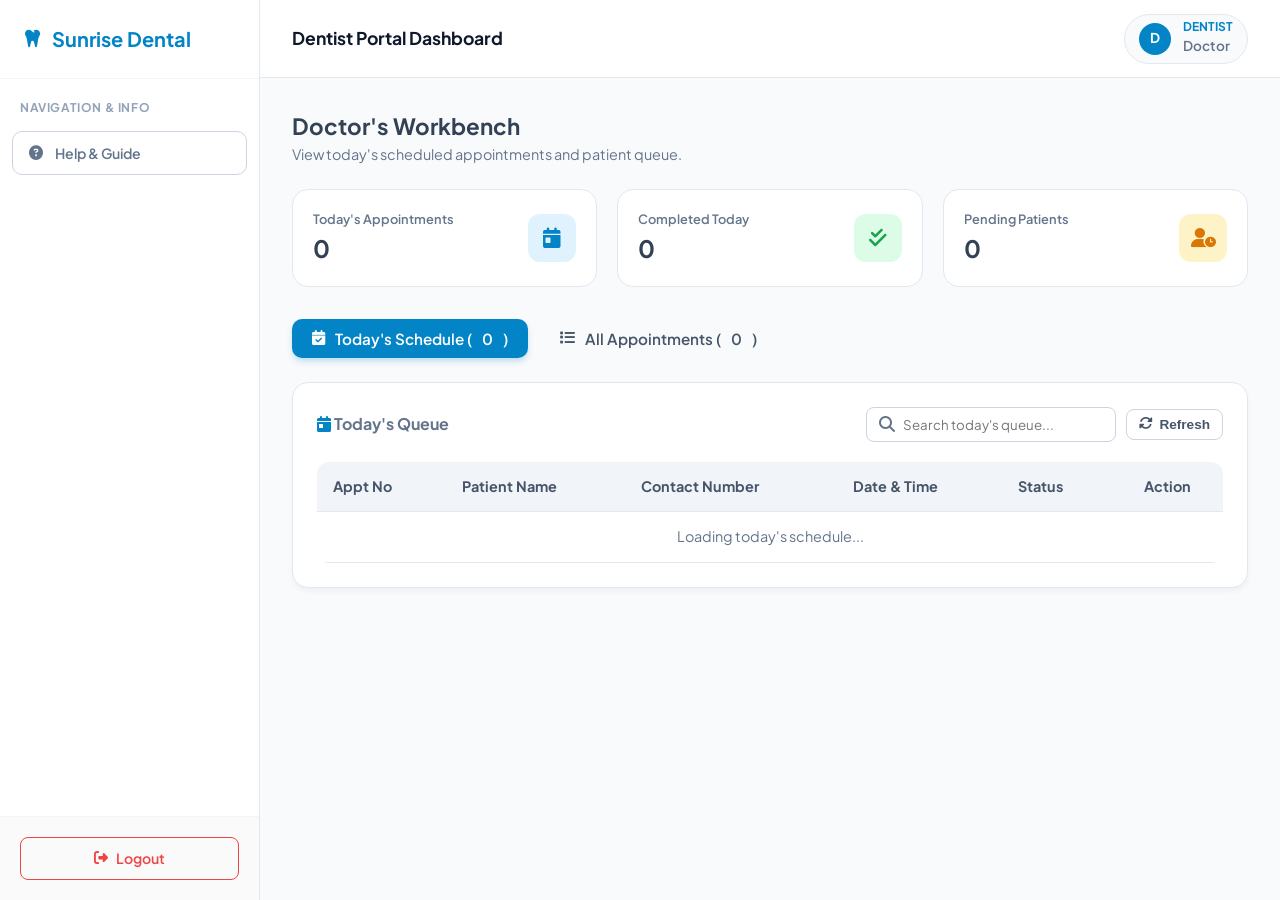
==== target/Sunrise_Dental_Clinic-1.0-SNAPSHOT/Dentist_Dashboard.html @ ce17ca58 "Added controllers, Added dao, Added models, Added utils" ====
<!DOCTYPE html>
<html lang="en">
<head>
    <meta charset="UTF-8">
    <meta name="viewport" content="width=device-width, initial-scale=1.0">
    <title>Dentist Portal - Sunrise Dental Clinic</title>
    
    <!-- FontAwesome Icons -->
    <link href="https://cdnjs.cloudflare.com/ajax/libs/font-awesome/6.4.0/css/all.min.css" rel="stylesheet">
    <!-- Google Fonts -->
    <link href="https://fonts.googleapis.com/css2?family=Plus+Jakarta+Sans:wght@300;400;500;600;700&display=swap" rel="stylesheet">

    <style>
        /* Base Reset & Core Styles */
        * {
            box-sizing: border-box;
            margin: 0;
            padding: 0;
        }

        body {
            font-family: 'Plus Jakarta Sans', sans-serif;
            background-color: #f8fafc;
            color: #334155;
            line-height: 1.5;
            display: flex;
            min-height: 100vh;
        }

        /* Utility Helpers */
        .d-none { display: none !important; }
        .text-muted { color: #64748b !important; }
        .text-success { color: #16a34a !important; }
        .text-danger { color: #dc2626 !important; }
        .text-info { color: #0284c7 !important; }
        .fw-bold { font-weight: 700 !important; }
        .fw-semibold { font-weight: 600 !important; }

        /* App Layout (Sidebar + Main Content) */
        .app-container {
            display: flex;
            width: 100%;
            min-height: 100vh;
        }

        /* Sidebar Styles */
        .sidebar {
            width: 260px;
            background-color: #ffffff;
            border-right: 1px solid #e2e8f0;
            display: flex;
            flex-direction: column;
            justify-content: space-between;
            position: fixed;
            top: 0;
            bottom: 0;
            left: 0;
            z-index: 100;
            transition: all 0.3s ease;
        }

        .sidebar-brand {
            padding: 1.5rem;
            border-bottom: 1px solid #f1f5f9;
        }

        .navbar-brand-custom {
            font-weight: 700;
            color: #0284c7 !important;
            font-size: 1.25rem;
            text-decoration: none;
            display: flex;
            align-items: center;
            gap: 10px;
        }

        .sidebar-actions {
            padding: 1.25rem 0.75rem;
            display: flex;
            flex-direction: column;
            gap: 10px;
            flex-grow: 1;
        }

        .sidebar-title {
            font-size: 0.75rem;
            font-weight: 700;
            color: #94a3b8;
            text-transform: uppercase;
            letter-spacing: 0.05em;
            margin-bottom: 4px;
            padding-left: 8px;
        }

        .sidebar-btn {
            display: flex;
            align-items: center;
            gap: 12px;
            font-weight: 600;
            border-radius: 10px;
            padding: 12px 16px;
            border: none;
            cursor: pointer;
            font-family: inherit;
            font-size: 0.88rem;
            width: 100%;
            text-align: left;
            transition: all 0.2s ease;
        }

        .sidebar-btn-outline { background-color: transparent; border: 1px solid #cbd5e1; color: #64748b; }
        .sidebar-btn-outline:hover { background-color: #f8fafc; color: #0f172a; }

        .sidebar-footer {
            padding: 1.25rem;
            border-top: 1px solid #f1f5f9;
            background-color: #fafafa;
        }

        .btn-logout {
            display: flex;
            align-items: center;
            justify-content: center;
            gap: 8px;
            width: 100%;
            padding: 10px 16px;
            border-radius: 8px;
            border: 1px solid #ef4444;
            color: #ef4444;
            background-color: transparent;
            font-weight: 600;
            text-decoration: none;
            font-size: 0.88rem;
            transition: all 0.2s ease;
        }

        .btn-logout:hover {
            background-color: #ef4444;
            color: #ffffff;
        }

        /* Main Area */
        .main-wrapper {
            margin-left: 260px;
            flex-grow: 1;
            display: flex;
            flex-direction: column;
            width: calc(100% - 260px);
            transition: all 0.3s ease;
        }

        .top-header {
            background-color: #ffffff;
            border-bottom: 1px solid #e2e8f0;
            padding: 0.85rem 2rem;
            display: flex;
            align-items: center;
            justify-content: space-between;
            position: sticky;
            top: 0;
            z-index: 90;
        }

        .mobile-toggle-btn {
            display: none;
            background: none;
            border: none;
            font-size: 1.25rem;
            color: #334155;
            cursor: pointer;
        }

        .user-nav-profile {
            display: flex;
            align-items: center;
            gap: 12px;
            text-align: right;
            background-color: #f8fafc;
            padding: 6px 14px;
            border-radius: 30px;
            border: 1px solid #e2e8f0;
        }

        .user-avatar {
            width: 32px;
            height: 32px;
            border-radius: 50%;
            background-color: #0284c7;
            color: white;
            display: flex;
            align-items: center;
            justify-content: center;
            font-size: 0.85rem;
            font-weight: 700;
        }

        .dashboard-container {
            padding: 2rem;
            max-width: 1400px;
            margin: 0 auto;
            width: 100%;
        }

        .dashboard-header {
            margin-bottom: 1.5rem;
        }

        /* Stats Cards */
        .stats-grid {
            display: grid;
            grid-template-columns: repeat(auto-fit, minmax(220px, 1fr));
            gap: 1.25rem;
            margin-bottom: 2rem;
        }

        .stat-card {
            background: #ffffff;
            border-radius: 16px;
            border: 1px solid #e2e8f0;
            padding: 20px;
            transition: transform 0.2s ease, box-shadow 0.2s ease;
            display: flex;
            align-items: center;
            justify-content: space-between;
        }

        .stat-card:hover {
            transform: translateY(-3px);
            box-shadow: 0 10px 15px -3px rgba(0, 0, 0, 0.08);
        }

        .stat-icon {
            width: 48px;
            height: 48px;
            border-radius: 12px;
            display: flex;
            align-items: center;
            justify-content: center;
            font-size: 1.25rem;
        }

        .bg-sky-light { background-color: #e0f2fe; color: #0284c7; }
        .bg-green-light { background-color: #dcfce7; color: #16a34a; }
        .bg-amber-light { background-color: #fef3c7; color: #d97706; }

        /* Custom Dynamic Table Navigation Buttons */
        .table-nav-container {
            display: flex;
            align-items: center;
            gap: 12px;
            margin-bottom: 1.5rem;
            flex-wrap: wrap;
        }

        .table-nav-btn {
            background-color: transparent;
            color: #475569;
            border: none;
            padding: 10px 20px;
            border-radius: 10px;
            font-weight: 600;
            font-size: 0.95rem;
            cursor: pointer;
            display: inline-flex;
            align-items: center;
            gap: 10px;
            transition: all 0.2s ease;
            font-family: inherit;
        }

        .table-nav-btn:hover {
            background-color: #f1f5f9;
            color: #0f172a;
        }

        .table-nav-btn.active {
            background-color: #0284c7;
            color: #ffffff;
            box-shadow: 0 4px 6px -1px rgba(2, 132, 199, 0.25);
        }

        /* Card Section */
        .sidebar-card {
            background: #ffffff;
            border-radius: 16px;
            border: 1px solid #e2e8f0;
            box-shadow: 0 4px 6px -1px rgba(0, 0, 0, 0.05);
            padding: 1.5rem;
            margin-bottom: 2rem;
        }

        .tab-content-panel {
            display: none;
        }

        .tab-content-panel.active {
            display: block;
        }

        /* Table & Tools */
        .table-responsive {
            width: 100%;
            overflow-x: auto;
        }

        .table-custom {
            width: 100%;
            border-collapse: collapse;
            background: white;
            border-radius: 12px;
            overflow: hidden;
            text-align: left;
        }

        .table-custom thead {
            background-color: #f1f5f9;
            color: #475569;
            font-weight: 600;
        }

        .table-custom th, .table-custom td {
            padding: 14px 16px;
            border-bottom: 1px solid #e2e8f0;
            font-size: 0.9rem;
        }

        .table-custom tbody tr:hover {
            background-color: #f8fafc;
        }

        .table-header-tools {
            display: flex;
            justify-content: space-between;
            align-items: center;
            margin-bottom: 1.25rem;
            flex-wrap: wrap;
            gap: 12px;
        }

        .table-controls {
            display: flex;
            align-items: center;
            gap: 10px;
        }

        .search-box {
            display: flex;
            align-items: center;
            border: 1px solid #cbd5e1;
            border-radius: 8px;
            padding: 6px 12px;
            background: #fff;
            width: 250px;
        }

        .search-box input {
            border: none;
            outline: none;
            padding: 2px 8px;
            width: 100%;
            font-family: inherit;
        }

        .btn-refresh {
            background-color: #ffffff;
            border: 1px solid #cbd5e1;
            color: #475569;
            padding: 7px 12px;
            border-radius: 8px;
            cursor: pointer;
            display: inline-flex;
            align-items: center;
            gap: 6px;
            font-size: 0.85rem;
            font-weight: 600;
            transition: all 0.2s;
        }

        .btn-refresh:hover {
            background-color: #f1f5f9;
            color: #0284c7;
            border-color: #0284c7;
        }

        /* Action Controls & Badges */
        .text-center { text-align: center; }
        .badge {
            padding: 4px 10px;
            border-radius: 20px;
            font-size: 0.75rem;
            font-weight: 600;
            display: inline-block;
        }
        .badge-scheduled { background-color: #e0f2fe; color: #0369a1; }
        .badge-completed { background-color: #dcfce7; color: #15803d; }
        .badge-cancelled { background-color: #fee2e2; color: #b91c1c; }

        .btn-sm-action {
            padding: 6px 12px;
            border-radius: 6px;
            font-size: 0.8rem;
            font-weight: 600;
            border: none;
            cursor: pointer;
            display: inline-flex;
            align-items: center;
            gap: 5px;
            transition: all 0.2s;
        }

        .btn-sm-success { background-color: #16a34a; color: white; }
        .btn-sm-success:hover { background-color: #15803d; }

        .btn-sm-danger { background-color: transparent; border: 1px solid #fca5a5; color: #dc2626; }
        .btn-sm-danger:hover { background-color: #fee2e2; }

        /* Custom Alerts */
        .alert {
            padding: 12px 16px;
            border-radius: 10px;
            margin-bottom: 1.5rem;
            display: flex;
            align-items: center;
            justify-content: space-between;
        }
        .alert-success { background-color: #dcfce7; color: #15803d; }
        .alert-danger { background-color: #fee2e2; color: #b91c1c; }
        .alert .btn-close { background: none; border: none; font-size: 1.1rem; cursor: pointer; color: inherit; }

        /* Modals */
        .modal {
            display: none;
            position: fixed;
            top: 0;
            left: 0;
            width: 100%;
            height: 100%;
            background-color: rgba(15, 23, 42, 0.5);
            backdrop-filter: blur(4px);
            z-index: 2000;
            align-items: center;
            justify-content: center;
            padding: 1rem;
        }

        .modal.show { display: flex; }

        .modal-dialog {
            background: white;
            border-radius: 16px;
            width: 100%;
            max-width: 600px;
            box-shadow: 0 20px 25px -5px rgba(0, 0, 0, 0.1);
            overflow: hidden;
            animation: modalFadeIn 0.2s ease-out;
        }

        @keyframes modalFadeIn {
            from { opacity: 0; transform: translateY(-10px); }
            to { opacity: 1; transform: translateY(0); }
        }

        .modal-header {
            padding: 1.25rem 1.5rem 0.5rem;
            display: flex;
            justify-content: space-between;
            align-items: center;
        }

        .modal-header .btn-close {
            background: none;
            border: none;
            font-size: 1.25rem;
            cursor: pointer;
            color: #64748b;
        }

        .modal-body { padding: 1rem 1.5rem; }
        .modal-footer {
            padding: 0.75rem 1.5rem 1.25rem;
            display: flex;
            justify-content: flex-end;
            gap: 10px;
        }

        .btn-light { background-color: #e2e8f0; color: #334155; border: none; padding: 8px 16px; border-radius: 8px; cursor: pointer; }

        /* Responsive */
        @media (max-width: 992px) {
            .sidebar { transform: translateX(-100%); }
            .sidebar.mobile-open { transform: translateX(0); }
            .main-wrapper { margin-left: 0; width: 100%; }
            .mobile-toggle-btn { display: block; }
        }
    </style>
</head>
<body>

<div class="app-container">

    <!-- Left Sidebar -->
    <aside class="sidebar" id="sidebar">
        <div>
            <div class="sidebar-brand">
                <a class="navbar-brand-custom" href="#">
                    <i class="fa-solid fa-tooth"></i> Sunrise Dental
                </a>
            </div>

            <!-- Management Actions in Sidebar -->
            <div class="sidebar-actions">
                <span class="sidebar-title">Navigation & Info</span>
                
                <button class="sidebar-btn sidebar-btn-outline" onclick="openModal('dentistHelpModal')">
                    <i class="fa-solid fa-circle-question"></i> Help & Guide
                </button>
            </div>
        </div>

        <!-- Sidebar Footer with Logout Button -->
        <div class="sidebar-footer">
            <a href="LogoutServlet" class="btn-logout">
                <i class="fa-solid fa-right-from-bracket"></i> Logout
            </a>
        </div>
    </aside>

    <!-- Right Main Wrapper Area -->
    <div class="main-wrapper">
        
        <!-- Top Header (With Doctor User Details on Right Corner) -->
        <header class="top-header">
            <div style="display: flex; align-items: center; gap: 15px;">
                <button class="mobile-toggle-btn" onclick="toggleSidebar()">
                    <i class="fa-solid fa-bars"></i>
                </button>
                <h4 class="fw-bold" style="font-size: 1.1rem; color: #0f172a; margin: 0;">Dentist Portal Dashboard</h4>
            </div>

            <!-- User Info at Right Corner -->
            <div class="user-nav-profile">
                <div class="user-avatar">D</div>
                <div style="text-align: left;">
                    <span class="fw-bold" id="userRole" style="display: block; font-size: 0.75rem; color: #0284c7; line-height: 1;">DENTIST</span>
                    <small class="text-muted" id="userName" style="font-weight: 600; font-size: 0.85rem;">Doctor</small>
                </div>
            </div>
        </header>

        <!-- Main Dashboard Content -->
        <main class="dashboard-container">

            <div class="dashboard-header">
                <h2 class="fw-bold" style="font-size: 1.4rem;">Doctor's Workbench</h2>
                <p class="text-muted" style="font-size: 0.9rem;">View today's scheduled appointments and patient queue.</p>
            </div>

            <!-- Dynamic Alert Container -->
            <div id="alertContainer"></div>

            <!-- Quick Stats Cards -->
            <div class="stats-grid">
                <div class="stat-card">
                    <div>
                        <span class="text-muted fw-semibold" style="font-size: 0.8rem; display: block;">Today's Appointments</span>
                        <h3 class="fw-bold" id="statTodayTotal" style="font-size: 1.5rem;">0</h3>
                    </div>
                    <div class="stat-icon bg-sky-light"><i class="fa-solid fa-calendar-day"></i></div>
                </div>
                <div class="stat-card">
                    <div>
                        <span class="text-muted fw-semibold" style="font-size: 0.8rem; display: block;">Completed Today</span>
                        <h3 class="fw-bold" id="statCompleted" style="font-size: 1.5rem;">0</h3>
                    </div>
                    <div class="stat-icon bg-green-light"><i class="fa-solid fa-check-double"></i></div>
                </div>
                <div class="stat-card">
                    <div>
                        <span class="text-muted fw-semibold" style="font-size: 0.8rem; display: block;">Pending Patients</span>
                        <h3 class="fw-bold" id="statPending" style="font-size: 1.5rem;">0</h3>
                    </div>
                    <div class="stat-icon bg-amber-light"><i class="fa-solid fa-user-clock"></i></div>
                </div>
            </div>

            <!-- Dynamic Tabs Navigation Buttons -->
            <div class="table-nav-container">
                <button class="table-nav-btn active" id="btnTabToday" onclick="switchTableTab('tabToday')">
                    <i class="fa-solid fa-calendar-check"></i> Today's Schedule (<span id="todayTabCount">0</span>)
                </button>
                <button class="table-nav-btn" id="btnTabAll" onclick="switchTableTab('tabAll')">
                    <i class="fa-solid fa-list"></i> All Appointments (<span id="allTabCount">0</span>)
                </button>
            </div>

            <!-- TAB 1: Today's Appointments -->
            <div class="sidebar-card tab-content-panel active" id="tabToday">
                <div class="table-header-tools">
                    <h4 class="fw-bold text-muted" style="font-size: 1rem;"><i class="fa-solid fa-calendar-day me-1 text-info"></i> Today's Queue</h4>
                    
                    <div class="table-controls">
                        <div class="search-box">
                            <i class="fa-solid fa-magnifying-glass text-muted"></i>
                            <input type="text" id="searchTodayInput" placeholder="Search today's queue...">
                        </div>
                        <button class="btn-refresh" onclick="loadDentistData()" title="Refresh Today Table">
                            <i class="fa-solid fa-rotate"></i> Refresh
                        </button>
                    </div>
                </div>

                <div class="table-responsive">
                    <table class="table-custom">
                        <thead>
                            <tr>
                                <th>Appt No</th>
                                <th>Patient Name</th>
                                <th>Contact Number</th>
                                <th>Date & Time</th>
                                <th>Status</th>
                                <th class="text-center">Action</th>
                            </tr>
                        </thead>
                        <tbody id="todayTableBody">
                            <tr>
                                <td colspan="6" class="text-center text-muted">Loading today's schedule...</td>
                            </tr>
                        </tbody>
                    </table>
                </div>
            </div>

            <!-- TAB 2: All Appointments -->
            <div class="sidebar-card tab-content-panel" id="tabAll">
                <div class="table-header-tools">
                    <h4 class="fw-bold text-muted" style="font-size: 1rem;"><i class="fa-solid fa-list me-1 text-info"></i> All Appointments History</h4>
                    
                    <div class="table-controls">
                        <div class="search-box">
                            <i class="fa-solid fa-magnifying-glass text-muted"></i>
                            <input type="text" id="searchAllInput" placeholder="Search all appointments...">
                        </div>
                        <button class="btn-refresh" onclick="loadDentistData()" title="Refresh All Appointments Table">
                            <i class="fa-solid fa-rotate"></i> Refresh
                        </button>
                    </div>
                </div>

                <div class="table-responsive">
                    <table class="table-custom">
                        <thead>
                            <tr>
                                <th>Appt No</th>
                                <th>Patient Name</th>
                                <th>Contact Number</th>
                                <th>Date & Time</th>
                                <th>Status</th>
                                <th class="text-center">Action</th>
                            </tr>
                        </thead>
                        <tbody id="allTableBody">
                            <tr>
                                <td colspan="6" class="text-center text-muted">Loading appointments...</td>
                            </tr>
                        </tbody>
                    </table>
                </div>
            </div>

        </main>
    </div>
</div>

<!-- Dentist Help & Guide Modal -->
<div class="modal" id="dentistHelpModal">
    <div class="modal-dialog">
        <div class="modal-header">
            <h4 class="fw-bold text-info"><i class="fa-solid fa-circle-info me-2"></i>Doctor Workbench Guide</h4>
            <button type="button" class="btn-close" onclick="closeModal('dentistHelpModal')">&times;</button>
        </div>
        <div class="modal-body">
            <div style="background-color: #f8fafc; padding: 12px; border-radius: 8px; margin-bottom: 12px;">
                <h6 class="fw-bold text-dark" style="margin-bottom: 4px;"><i class="fa-solid fa-calendar-day text-info me-2"></i>Today's Schedule</h6>
                <p class="text-muted" style="font-size: 0.85rem; margin: 0;">View all patients scheduled specifically for you today. Quick stats update automatically.</p>
            </div>
            <div style="background-color: #f8fafc; padding: 12px; border-radius: 8px; margin-bottom: 12px;">
                <h6 class="fw-bold text-dark" style="margin-bottom: 4px;"><i class="fa-solid fa-check-double text-success me-2"></i>Updating Patient Status</h6>
                <p class="text-muted" style="font-size: 0.85rem; margin: 0;">Click the green <strong>Complete</strong> button once treatment is finished, or <strong>Cancel</strong> if the patient misses the appointment.</p>
            </div>
            <div style="background-color: #f8fafc; padding: 12px; border-radius: 8px;">
                <h6 class="fw-bold text-dark" style="margin-bottom: 4px;"><i class="fa-solid fa-list text-secondary me-2"></i>All Appointments Tab</h6>
                <p class="text-muted" style="font-size: 0.85rem; margin: 0;">Switch tabs to view past and upcoming appointments assigned to your profile.</p>
            </div>
        </div>
        <div class="modal-footer">
            <button type="button" class="btn-light" onclick="closeModal('dentistHelpModal')">Got it</button>
        </div>
    </div>
</div>

<script>
    /* Tab Switching Functionality */
    function switchTableTab(tabId) {
        document.querySelectorAll('.tab-content-panel').forEach(panel => {
            panel.classList.remove('active');
        });

        document.querySelectorAll('.table-nav-btn').forEach(btn => {
            btn.classList.remove('active');
        });

        document.getElementById(tabId).classList.add('active');

        if (tabId === 'tabToday') {
            document.getElementById('btnTabToday').classList.add('active');
        } else if (tabId === 'tabAll') {
            document.getElementById('btnTabAll').classList.add('active');
        }
    }

    function openModal(id) {
        document.getElementById(id).classList.add('show');
        if (window.innerWidth <= 992) {
            document.getElementById('sidebar').classList.remove('mobile-open');
        }
    }

    function closeModal(id) {
        document.getElementById(id).classList.remove('show');
    }

    function toggleSidebar() {
        document.getElementById('sidebar').classList.toggle('mobile-open');
    }

    document.addEventListener('DOMContentLoaded', function () {
        checkUrlStatus();
        loadDentistData();

        setupTableSearch('searchTodayInput', 'todayTableBody');
        setupTableSearch('searchAllInput', 'allTableBody');
    });

    function setupTableSearch(inputId, tbodyId) {
        const searchInput = document.getElementById(inputId);
        if (!searchInput) return;

        searchInput.addEventListener('input', function () {
            const filterText = this.value.toLowerCase().trim();
            const rows = document.querySelectorAll(`#${tbodyId} tr`);

            rows.forEach(row => {
                if (row.cells.length === 1) return;

                const text = row.textContent.toLowerCase();
                row.style.display = text.includes(filterText) ? '' : 'none';
            });
        });
    }

    function checkUrlStatus() {
        const urlParams = new URLSearchParams(window.location.search);
        const status = urlParams.get('status');
        const alertContainer = document.getElementById('alertContainer');
        let alertHtml = '';

        if (status === 'success') {
            alertHtml = `<div class="alert alert-success">
                <span><i class="fa-solid fa-circle-check me-2"></i> Appointment status updated successfully.</span>
                <button type="button" class="btn-close" onclick="this.parentElement.remove()">&times;</button>
            </div>`;
        } else if (status === 'error') {
            alertHtml = `<div class="alert alert-danger">
                <span><i class="fa-solid fa-circle-exclamation me-2"></i> Action failed. Please try again.</span>
                <button type="button" class="btn-close" onclick="this.parentElement.remove()">&times;</button>
            </div>`;
        }

        if (alertHtml) alertContainer.innerHTML = alertHtml;

        if (window.history.replaceState && status) {
            const url = new URL(window.location.href);
            url.searchParams.delete('status');
            window.history.replaceState({}, document.title, url.pathname);
        }
    }

    function loadDentistData() {
        fetch('./api/dentist-dashboard-data')
            .then(res => {
                if (res.status === 401) {
                    window.location.href = 'index.html?error=unauthorized';
                    return null;
                }
                return res.json();
            })
            .then(data => {
                if (!data) return;

                document.getElementById('userName').textContent = data.dentistName || 'Doctor';
                document.getElementById('userRole').textContent = data.role || 'DENTIST';

                const todayList = data.todayAppointments || [];
                const allList = data.allAppointments || [];

                let completed = 0;
                let pending = 0;

                todayList.forEach(a => {
                    if ((a.status || '').toUpperCase() === 'COMPLETED') {
                        completed++;
                    } else {
                        pending++;
                    }
                });

                document.getElementById('statTodayTotal').textContent = todayList.length;
                document.getElementById('statCompleted').textContent = completed;
                document.getElementById('statPending').textContent = pending;

                document.getElementById('todayTabCount').textContent = todayList.length;
                document.getElementById('allTabCount').textContent = allList.length;

                renderTable('todayTableBody', todayList);
                renderTable('allTableBody', allList);
            })
            .catch(err => console.error("Error loading dentist data:", err));
    }

    function renderTable(elementId, list) {
        const tbody = document.getElementById(elementId);
        if (!list || list.length === 0) {
            tbody.innerHTML = '<tr><td colspan="6" class="text-center text-muted">No appointments found.</td></tr>';
            return;
        }

        let html = '';
        list.forEach(a => {
            let badgeClass = "badge-scheduled";
            let currentStatus = a.status ? a.status.toUpperCase() : "PENDING";
            
            if (currentStatus === "COMPLETED") badgeClass = "badge-completed";
            else if (currentStatus === "CANCELLED") badgeClass = "badge-cancelled";

            let actionButtons = '';
            if (currentStatus !== "COMPLETED" && currentStatus !== "CANCELLED") {
                actionButtons = `
                    <form action="ManageAppointmentServlet" method="POST" style="display:inline;">
                        <input type="hidden" name="action" value="updateStatus">
                        <input type="hidden" name="appointmentId" value="${a.appointmentId}">
                        <input type="hidden" name="status" value="COMPLETED">
                        <button type="submit" class="btn-sm-action btn-sm-success" title="Mark as Completed">
                            <i class="fa-solid fa-check"></i> Complete
                        </button>
                    </form>
                    <form action="ManageAppointmentServlet" method="POST" style="display:inline;">
                        <input type="hidden" name="action" value="updateStatus">
                        <input type="hidden" name="appointmentId" value="${a.appointmentId}">
                        <input type="hidden" name="status" value="CANCELLED">
                        <button type="submit" class="btn-sm-action btn-sm-danger" title="Cancel Appointment">
                            <i class="fa-solid fa-xmark"></i> Cancel
                        </button>
                    </form>`;
            } else {
                actionButtons = '<span class="text-muted" style="font-size:0.8rem;">No actions</span>';
            }

            html += `<tr>
                <td><strong>APT-${a.appointmentId}</strong></td>
                <td><strong>${a.patientName}</strong></td>
                <td>${a.contactNumber}</td>
                <td>${a.appointmentDateTime || '-'}</td>
                <td><span class="badge ${badgeClass}">${currentStatus}</span></td>
                <td class="text-center">${actionButtons}</td>
            </tr>`;
        });

        tbody.innerHTML = html;
    }
</script>

</body>
</html>
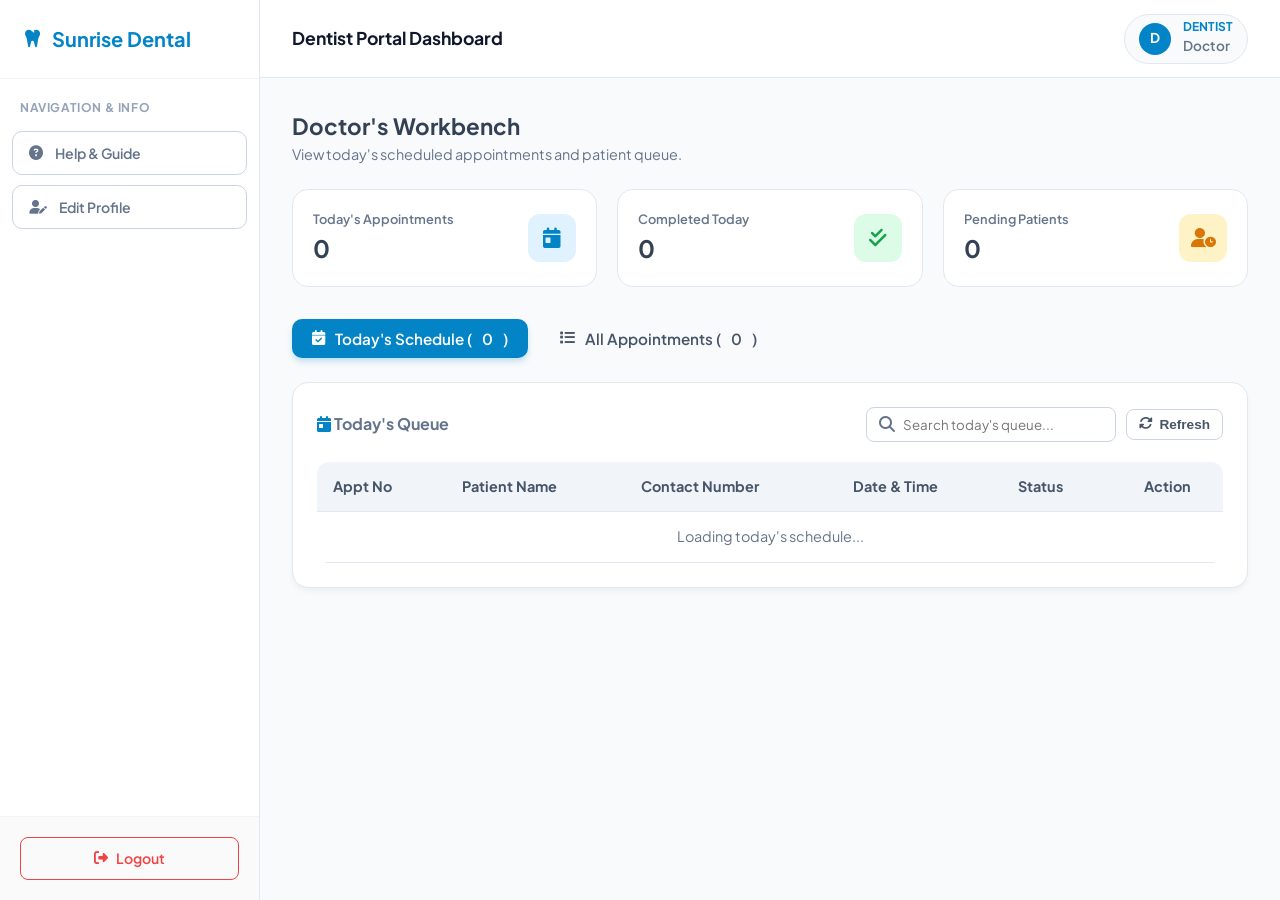
==== commit dec5ba05: "Added dentist profile, Added Patient, Updated Staff,Appoinment,efc" ====
--- a/target/Sunrise_Dental_Clinic-1.0-SNAPSHOT/Dentist_Dashboard.html
+++ b/target/Sunrise_Dental_Clinic-1.0-SNAPSHOT/Dentist_Dashboard.html
@@ -9,490 +9,8 @@
     <link href="https://cdnjs.cloudflare.com/ajax/libs/font-awesome/6.4.0/css/all.min.css" rel="stylesheet">
     <!-- Google Fonts -->
     <link href="https://fonts.googleapis.com/css2?family=Plus+Jakarta+Sans:wght@300;400;500;600;700&display=swap" rel="stylesheet">
-
-    <style>
-        /* Base Reset & Core Styles */
-        * {
-            box-sizing: border-box;
-            margin: 0;
-            padding: 0;
-        }
-
-        body {
-            font-family: 'Plus Jakarta Sans', sans-serif;
-            background-color: #f8fafc;
-            color: #334155;
-            line-height: 1.5;
-            display: flex;
-            min-height: 100vh;
-        }
-
-        /* Utility Helpers */
-        .d-none { display: none !important; }
-        .text-muted { color: #64748b !important; }
-        .text-success { color: #16a34a !important; }
-        .text-danger { color: #dc2626 !important; }
-        .text-info { color: #0284c7 !important; }
-        .fw-bold { font-weight: 700 !important; }
-        .fw-semibold { font-weight: 600 !important; }
-
-        /* App Layout (Sidebar + Main Content) */
-        .app-container {
-            display: flex;
-            width: 100%;
-            min-height: 100vh;
-        }
-
-        /* Sidebar Styles */
-        .sidebar {
-            width: 260px;
-            background-color: #ffffff;
-            border-right: 1px solid #e2e8f0;
-            display: flex;
-            flex-direction: column;
-            justify-content: space-between;
-            position: fixed;
-            top: 0;
-            bottom: 0;
-            left: 0;
-            z-index: 100;
-            transition: all 0.3s ease;
-        }
-
-        .sidebar-brand {
-            padding: 1.5rem;
-            border-bottom: 1px solid #f1f5f9;
-        }
-
-        .navbar-brand-custom {
-            font-weight: 700;
-            color: #0284c7 !important;
-            font-size: 1.25rem;
-            text-decoration: none;
-            display: flex;
-            align-items: center;
-            gap: 10px;
-        }
-
-        .sidebar-actions {
-            padding: 1.25rem 0.75rem;
-            display: flex;
-            flex-direction: column;
-            gap: 10px;
-            flex-grow: 1;
-        }
-
-        .sidebar-title {
-            font-size: 0.75rem;
-            font-weight: 700;
-            color: #94a3b8;
-            text-transform: uppercase;
-            letter-spacing: 0.05em;
-            margin-bottom: 4px;
-            padding-left: 8px;
-        }
-
-        .sidebar-btn {
-            display: flex;
-            align-items: center;
-            gap: 12px;
-            font-weight: 600;
-            border-radius: 10px;
-            padding: 12px 16px;
-            border: none;
-            cursor: pointer;
-            font-family: inherit;
-            font-size: 0.88rem;
-            width: 100%;
-            text-align: left;
-            transition: all 0.2s ease;
-        }
-
-        .sidebar-btn-outline { background-color: transparent; border: 1px solid #cbd5e1; color: #64748b; }
-        .sidebar-btn-outline:hover { background-color: #f8fafc; color: #0f172a; }
-
-        .sidebar-footer {
-            padding: 1.25rem;
-            border-top: 1px solid #f1f5f9;
-            background-color: #fafafa;
-        }
-
-        .btn-logout {
-            display: flex;
-            align-items: center;
-            justify-content: center;
-            gap: 8px;
-            width: 100%;
-            padding: 10px 16px;
-            border-radius: 8px;
-            border: 1px solid #ef4444;
-            color: #ef4444;
-            background-color: transparent;
-            font-weight: 600;
-            text-decoration: none;
-            font-size: 0.88rem;
-            transition: all 0.2s ease;
-        }
-
-        .btn-logout:hover {
-            background-color: #ef4444;
-            color: #ffffff;
-        }
-
-        /* Main Area */
-        .main-wrapper {
-            margin-left: 260px;
-            flex-grow: 1;
-            display: flex;
-            flex-direction: column;
-            width: calc(100% - 260px);
-            transition: all 0.3s ease;
-        }
-
-        .top-header {
-            background-color: #ffffff;
-            border-bottom: 1px solid #e2e8f0;
-            padding: 0.85rem 2rem;
-            display: flex;
-            align-items: center;
-            justify-content: space-between;
-            position: sticky;
-            top: 0;
-            z-index: 90;
-        }
-
-        .mobile-toggle-btn {
-            display: none;
-            background: none;
-            border: none;
-            font-size: 1.25rem;
-            color: #334155;
-            cursor: pointer;
-        }
-
-        .user-nav-profile {
-            display: flex;
-            align-items: center;
-            gap: 12px;
-            text-align: right;
-            background-color: #f8fafc;
-            padding: 6px 14px;
-            border-radius: 30px;
-            border: 1px solid #e2e8f0;
-        }
-
-        .user-avatar {
-            width: 32px;
-            height: 32px;
-            border-radius: 50%;
-            background-color: #0284c7;
-            color: white;
-            display: flex;
-            align-items: center;
-            justify-content: center;
-            font-size: 0.85rem;
-            font-weight: 700;
-        }
-
-        .dashboard-container {
-            padding: 2rem;
-            max-width: 1400px;
-            margin: 0 auto;
-            width: 100%;
-        }
-
-        .dashboard-header {
-            margin-bottom: 1.5rem;
-        }
-
-        /* Stats Cards */
-        .stats-grid {
-            display: grid;
-            grid-template-columns: repeat(auto-fit, minmax(220px, 1fr));
-            gap: 1.25rem;
-            margin-bottom: 2rem;
-        }
-
-        .stat-card {
-            background: #ffffff;
-            border-radius: 16px;
-            border: 1px solid #e2e8f0;
-            padding: 20px;
-            transition: transform 0.2s ease, box-shadow 0.2s ease;
-            display: flex;
-            align-items: center;
-            justify-content: space-between;
-        }
-
-        .stat-card:hover {
-            transform: translateY(-3px);
-            box-shadow: 0 10px 15px -3px rgba(0, 0, 0, 0.08);
-        }
-
-        .stat-icon {
-            width: 48px;
-            height: 48px;
-            border-radius: 12px;
-            display: flex;
-            align-items: center;
-            justify-content: center;
-            font-size: 1.25rem;
-        }
-
-        .bg-sky-light { background-color: #e0f2fe; color: #0284c7; }
-        .bg-green-light { background-color: #dcfce7; color: #16a34a; }
-        .bg-amber-light { background-color: #fef3c7; color: #d97706; }
-
-        /* Custom Dynamic Table Navigation Buttons */
-        .table-nav-container {
-            display: flex;
-            align-items: center;
-            gap: 12px;
-            margin-bottom: 1.5rem;
-            flex-wrap: wrap;
-        }
-
-        .table-nav-btn {
-            background-color: transparent;
-            color: #475569;
-            border: none;
-            padding: 10px 20px;
-            border-radius: 10px;
-            font-weight: 600;
-            font-size: 0.95rem;
-            cursor: pointer;
-            display: inline-flex;
-            align-items: center;
-            gap: 10px;
-            transition: all 0.2s ease;
-            font-family: inherit;
-        }
-
-        .table-nav-btn:hover {
-            background-color: #f1f5f9;
-            color: #0f172a;
-        }
-
-        .table-nav-btn.active {
-            background-color: #0284c7;
-            color: #ffffff;
-            box-shadow: 0 4px 6px -1px rgba(2, 132, 199, 0.25);
-        }
-
-        /* Card Section */
-        .sidebar-card {
-            background: #ffffff;
-            border-radius: 16px;
-            border: 1px solid #e2e8f0;
-            box-shadow: 0 4px 6px -1px rgba(0, 0, 0, 0.05);
-            padding: 1.5rem;
-            margin-bottom: 2rem;
-        }
-
-        .tab-content-panel {
-            display: none;
-        }
-
-        .tab-content-panel.active {
-            display: block;
-        }
-
-        /* Table & Tools */
-        .table-responsive {
-            width: 100%;
-            overflow-x: auto;
-        }
-
-        .table-custom {
-            width: 100%;
-            border-collapse: collapse;
-            background: white;
-            border-radius: 12px;
-            overflow: hidden;
-            text-align: left;
-        }
-
-        .table-custom thead {
-            background-color: #f1f5f9;
-            color: #475569;
-            font-weight: 600;
-        }
-
-        .table-custom th, .table-custom td {
-            padding: 14px 16px;
-            border-bottom: 1px solid #e2e8f0;
-            font-size: 0.9rem;
-        }
-
-        .table-custom tbody tr:hover {
-            background-color: #f8fafc;
-        }
-
-        .table-header-tools {
-            display: flex;
-            justify-content: space-between;
-            align-items: center;
-            margin-bottom: 1.25rem;
-            flex-wrap: wrap;
-            gap: 12px;
-        }
-
-        .table-controls {
-            display: flex;
-            align-items: center;
-            gap: 10px;
-        }
-
-        .search-box {
-            display: flex;
-            align-items: center;
-            border: 1px solid #cbd5e1;
-            border-radius: 8px;
-            padding: 6px 12px;
-            background: #fff;
-            width: 250px;
-        }
-
-        .search-box input {
-            border: none;
-            outline: none;
-            padding: 2px 8px;
-            width: 100%;
-            font-family: inherit;
-        }
-
-        .btn-refresh {
-            background-color: #ffffff;
-            border: 1px solid #cbd5e1;
-            color: #475569;
-            padding: 7px 12px;
-            border-radius: 8px;
-            cursor: pointer;
-            display: inline-flex;
-            align-items: center;
-            gap: 6px;
-            font-size: 0.85rem;
-            font-weight: 600;
-            transition: all 0.2s;
-        }
-
-        .btn-refresh:hover {
-            background-color: #f1f5f9;
-            color: #0284c7;
-            border-color: #0284c7;
-        }
-
-        /* Action Controls & Badges */
-        .text-center { text-align: center; }
-        .badge {
-            padding: 4px 10px;
-            border-radius: 20px;
-            font-size: 0.75rem;
-            font-weight: 600;
-            display: inline-block;
-        }
-        .badge-scheduled { background-color: #e0f2fe; color: #0369a1; }
-        .badge-completed { background-color: #dcfce7; color: #15803d; }
-        .badge-cancelled { background-color: #fee2e2; color: #b91c1c; }
-
-        .btn-sm-action {
-            padding: 6px 12px;
-            border-radius: 6px;
-            font-size: 0.8rem;
-            font-weight: 600;
-            border: none;
-            cursor: pointer;
-            display: inline-flex;
-            align-items: center;
-            gap: 5px;
-            transition: all 0.2s;
-        }
-
-        .btn-sm-success { background-color: #16a34a; color: white; }
-        .btn-sm-success:hover { background-color: #15803d; }
-
-        .btn-sm-danger { background-color: transparent; border: 1px solid #fca5a5; color: #dc2626; }
-        .btn-sm-danger:hover { background-color: #fee2e2; }
-
-        /* Custom Alerts */
-        .alert {
-            padding: 12px 16px;
-            border-radius: 10px;
-            margin-bottom: 1.5rem;
-            display: flex;
-            align-items: center;
-            justify-content: space-between;
-        }
-        .alert-success { background-color: #dcfce7; color: #15803d; }
-        .alert-danger { background-color: #fee2e2; color: #b91c1c; }
-        .alert .btn-close { background: none; border: none; font-size: 1.1rem; cursor: pointer; color: inherit; }
-
-        /* Modals */
-        .modal {
-            display: none;
-            position: fixed;
-            top: 0;
-            left: 0;
-            width: 100%;
-            height: 100%;
-            background-color: rgba(15, 23, 42, 0.5);
-            backdrop-filter: blur(4px);
-            z-index: 2000;
-            align-items: center;
-            justify-content: center;
-            padding: 1rem;
-        }
-
-        .modal.show { display: flex; }
-
-        .modal-dialog {
-            background: white;
-            border-radius: 16px;
-            width: 100%;
-            max-width: 600px;
-            box-shadow: 0 20px 25px -5px rgba(0, 0, 0, 0.1);
-            overflow: hidden;
-            animation: modalFadeIn 0.2s ease-out;
-        }
-
-        @keyframes modalFadeIn {
-            from { opacity: 0; transform: translateY(-10px); }
-            to { opacity: 1; transform: translateY(0); }
-        }
-
-        .modal-header {
-            padding: 1.25rem 1.5rem 0.5rem;
-            display: flex;
-            justify-content: space-between;
-            align-items: center;
-        }
-
-        .modal-header .btn-close {
-            background: none;
-            border: none;
-            font-size: 1.25rem;
-            cursor: pointer;
-            color: #64748b;
-        }
-
-        .modal-body { padding: 1rem 1.5rem; }
-        .modal-footer {
-            padding: 0.75rem 1.5rem 1.25rem;
-            display: flex;
-            justify-content: flex-end;
-            gap: 10px;
-        }
-
-        .btn-light { background-color: #e2e8f0; color: #334155; border: none; padding: 8px 16px; border-radius: 8px; cursor: pointer; }
-
-        /* Responsive */
-        @media (max-width: 992px) {
-            .sidebar { transform: translateX(-100%); }
-            .sidebar.mobile-open { transform: translateX(0); }
-            .main-wrapper { margin-left: 0; width: 100%; }
-            .mobile-toggle-btn { display: block; }
-        }
-    </style>
+    <link rel="stylesheet" href="css/dentistdash.css">
+   
 </head>
 <body>
 
@@ -514,6 +32,9 @@
                 <button class="sidebar-btn sidebar-btn-outline" onclick="openModal('dentistHelpModal')">
                     <i class="fa-solid fa-circle-question"></i> Help & Guide
                 </button>
+                <button class="sidebar-btn sidebar-btn-outline" onclick="openProfileModal()">
+                <i class="fa-solid fa-user-pen"></i> Edit Profile
+             </button>
             </div>
         </div>
 
@@ -670,7 +191,44 @@
         </main>
     </div>
 </div>
-
+<div class="modal" id="dentistProfileModal">
+    <div class="modal-dialog">
+        <div class="modal-header">
+            <h4 class="fw-bold text-info"><i class="fa-solid fa-user-pen me-2"></i>Update Profile Details</h4>
+            <button type="button" class="btn-close" onclick="closeModal('dentistProfileModal')">&times;</button>
+        </div>
+        <form action="UpdateDentistProfileServlet" method="POST">
+            <div class="modal-body">
+                <input type="hidden" id="editDentistId" name="dentistId">
+
+                <div style="margin-bottom: 15px;">
+                    <label style="display:block; font-weight:600; font-size:0.85rem; margin-bottom:5px;">Name</label>
+                    <input type="text" id="editDentistName" name="dentistName" required style="width:100%; padding:8px; border:1px solid #cbd5e1; border-radius:6px;">
+                </div>
+
+                <div style="margin-bottom: 15px;">
+                    <label style="display:block; font-weight:600; font-size:0.85rem; margin-bottom:5px;">Specialization</label>
+                    <input type="text" id="editSpecialization" name="specialization" required style="width:100%; padding:8px; border:1px solid #cbd5e1; border-radius:6px;">
+                </div>
+
+                <div style="margin-bottom: 15px;">
+                    <label style="display:block; font-weight:600; font-size:0.85rem; margin-bottom:5px;">Contact Number</label>
+                    <input type="text" id="editContactNumber" name="contactNumber" required style="width:100%; padding:8px; border:1px solid #cbd5e1; border-radius:6px;">
+                </div>
+
+                <div style="margin-bottom: 15px;">
+                    <label style="display:block; font-weight:600; font-size:0.85rem; margin-bottom:5px;">Email</label>
+                    <input type="email" id="editEmail" name="email" required style="width:100%; padding:8px; border:1px solid #cbd5e1; border-radius:6px;">
+                </div>
+            </div>
+            <div class="modal-footer">
+                <button type="button" class="btn-light" onclick="closeModal('dentistProfileModal')">Cancel</button>
+                <button type="submit" class="btn-sm-action btn-sm-success" style="padding: 8px 16px;">Save Changes</button>
+            </div>
+        </form>
+    </div>
+</div>
+    
 <!-- Dentist Help & Guide Modal -->
 <div class="modal" id="dentistHelpModal">
     <div class="modal-dialog">
@@ -699,6 +257,67 @@
 </div>
 
 <script>
+    
+    // Current Dentist Data එක Save කරගැනීමට variable එකක්
+let currentDentistProfile = null;
+
+// loadDentistData() function එක පහත පරිදි update කරන්න
+function loadDentistData() {
+    fetch('./api/dentist-dashboard-data')
+        .then(res => {
+            if (res.status === 401) {
+                window.location.href = 'index.html?error=unauthorized';
+                return null;
+            }
+            return res.json();
+        })
+        .then(data => {
+            if (!data) return;
+
+            // Profile Data Variable එකට Save කිරීම
+            currentDentistProfile = data;
+
+            document.getElementById('userName').textContent = data.dentistName || 'Doctor';
+            document.getElementById('userRole').textContent = data.role || 'DENTIST';
+
+            const todayList = data.todayAppointments || [];
+            const allList = data.allAppointments || [];
+
+            let completed = 0;
+            let pending = 0;
+
+            todayList.forEach(a => {
+                if ((a.status || '').toUpperCase() === 'COMPLETED') {
+                    completed++;
+                } else {
+                    pending++;
+                }
+            });
+
+            document.getElementById('statTodayTotal').textContent = todayList.length;
+            document.getElementById('statCompleted').textContent = completed;
+            document.getElementById('statPending').textContent = pending;
+
+            document.getElementById('todayTabCount').textContent = todayList.length;
+            document.getElementById('allTabCount').textContent = allList.length;
+
+            renderTable('todayTableBody', todayList);
+            renderTable('allTableBody', allList);
+        })
+        .catch(err => console.error("Error loading dentist data:", err));
+}
+
+// Profile Modal එක Open කර Data Fill කරන Function එක
+function openProfileModal() {
+    if (currentDentistProfile) {
+        document.getElementById('editDentistId').value = currentDentistProfile.dentistId || '';
+        document.getElementById('editDentistName').value = currentDentistProfile.dentistName || '';
+        document.getElementById('editSpecialization').value = currentDentistProfile.specialization || '';
+        document.getElementById('editContactNumber').value = currentDentistProfile.contactNumber || '';
+        document.getElementById('editEmail').value = currentDentistProfile.email || '';
+    }
+    openModal('dentistProfileModal');
+}
     /* Tab Switching Functionality */
     function switchTableTab(tabId) {
         document.querySelectorAll('.tab-content-panel').forEach(panel => {
--- a/target/Sunrise_Dental_Clinic-1.0-SNAPSHOT/css/dentistdash.css
+++ b/target/Sunrise_Dental_Clinic-1.0-SNAPSHOT/css/dentistdash.css
@@ -0,0 +1,481 @@
+/* Base Reset & Core Styles */
+* {
+    box-sizing: border-box;
+    margin: 0;
+    padding: 0;
+}
+
+body {
+    font-family: 'Plus Jakarta Sans', sans-serif;
+    background-color: #f8fafc;
+    color: #334155;
+    line-height: 1.5;
+    display: flex;
+    min-height: 100vh;
+}
+
+/* Utility Helpers */
+.d-none { display: none !important; }
+.text-muted { color: #64748b !important; }
+.text-success { color: #16a34a !important; }
+.text-danger { color: #dc2626 !important; }
+.text-info { color: #0284c7 !important; }
+.fw-bold { font-weight: 700 !important; }
+.fw-semibold { font-weight: 600 !important; }
+
+/* App Layout (Sidebar + Main Content) */
+.app-container {
+    display: flex;
+    width: 100%;
+    min-height: 100vh;
+}
+
+/* Sidebar Styles */
+.sidebar {
+    width: 260px;
+    background-color: #ffffff;
+    border-right: 1px solid #e2e8f0;
+    display: flex;
+    flex-direction: column;
+    justify-content: space-between;
+    position: fixed;
+    top: 0;
+    bottom: 0;
+    left: 0;
+    z-index: 100;
+    transition: all 0.3s ease;
+}
+
+.sidebar-brand {
+    padding: 1.5rem;
+    border-bottom: 1px solid #f1f5f9;
+}
+
+.navbar-brand-custom {
+    font-weight: 700;
+    color: #0284c7 !important;
+    font-size: 1.25rem;
+    text-decoration: none;
+    display: flex;
+    align-items: center;
+    gap: 10px;
+}
+
+.sidebar-actions {
+    padding: 1.25rem 0.75rem;
+    display: flex;
+    flex-direction: column;
+    gap: 10px;
+    flex-grow: 1;
+}
+
+.sidebar-title {
+    font-size: 0.75rem;
+    font-weight: 700;
+    color: #94a3b8;
+    text-transform: uppercase;
+    letter-spacing: 0.05em;
+    margin-bottom: 4px;
+    padding-left: 8px;
+}
+
+.sidebar-btn {
+    display: flex;
+    align-items: center;
+    gap: 12px;
+    font-weight: 600;
+    border-radius: 10px;
+    padding: 12px 16px;
+    border: none;
+    cursor: pointer;
+    font-family: inherit;
+    font-size: 0.88rem;
+    width: 100%;
+    text-align: left;
+    transition: all 0.2s ease;
+}
+
+.sidebar-btn-outline { background-color: transparent; border: 1px solid #cbd5e1; color: #64748b; }
+.sidebar-btn-outline:hover { background-color: #f8fafc; color: #0f172a; }
+
+.sidebar-footer {
+    padding: 1.25rem;
+    border-top: 1px solid #f1f5f9;
+    background-color: #fafafa;
+}
+
+.btn-logout {
+    display: flex;
+    align-items: center;
+    justify-content: center;
+    gap: 8px;
+    width: 100%;
+    padding: 10px 16px;
+    border-radius: 8px;
+    border: 1px solid #ef4444;
+    color: #ef4444;
+    background-color: transparent;
+    font-weight: 600;
+    text-decoration: none;
+    font-size: 0.88rem;
+    transition: all 0.2s ease;
+}
+
+.btn-logout:hover {
+    background-color: #ef4444;
+    color: #ffffff;
+}
+
+/* Main Area */
+.main-wrapper {
+    margin-left: 260px;
+    flex-grow: 1;
+    display: flex;
+    flex-direction: column;
+    width: calc(100% - 260px);
+    transition: all 0.3s ease;
+}
+
+.top-header {
+    background-color: #ffffff;
+    border-bottom: 1px solid #e2e8f0;
+    padding: 0.85rem 2rem;
+    display: flex;
+    align-items: center;
+    justify-content: space-between;
+    position: sticky;
+    top: 0;
+    z-index: 90;
+}
+
+.mobile-toggle-btn {
+    display: none;
+    background: none;
+    border: none;
+    font-size: 1.25rem;
+    color: #334155;
+    cursor: pointer;
+}
+
+.user-nav-profile {
+    display: flex;
+    align-items: center;
+    gap: 12px;
+    text-align: right;
+    background-color: #f8fafc;
+    padding: 6px 14px;
+    border-radius: 30px;
+    border: 1px solid #e2e8f0;
+}
+
+.user-avatar {
+    width: 32px;
+    height: 32px;
+    border-radius: 50%;
+    background-color: #0284c7;
+    color: white;
+    display: flex;
+    align-items: center;
+    justify-content: center;
+    font-size: 0.85rem;
+    font-weight: 700;
+}
+
+.dashboard-container {
+    padding: 2rem;
+    max-width: 1400px;
+    margin: 0 auto;
+    width: 100%;
+}
+
+.dashboard-header {
+    margin-bottom: 1.5rem;
+}
+
+/* Stats Cards */
+.stats-grid {
+    display: grid;
+    grid-template-columns: repeat(auto-fit, minmax(220px, 1fr));
+    gap: 1.25rem;
+    margin-bottom: 2rem;
+}
+
+.stat-card {
+    background: #ffffff;
+    border-radius: 16px;
+    border: 1px solid #e2e8f0;
+    padding: 20px;
+    transition: transform 0.2s ease, box-shadow 0.2s ease;
+    display: flex;
+    align-items: center;
+    justify-content: space-between;
+}
+
+.stat-card:hover {
+    transform: translateY(-3px);
+    box-shadow: 0 10px 15px -3px rgba(0, 0, 0, 0.08);
+}
+
+.stat-icon {
+    width: 48px;
+    height: 48px;
+    border-radius: 12px;
+    display: flex;
+    align-items: center;
+    justify-content: center;
+    font-size: 1.25rem;
+}
+
+.bg-sky-light { background-color: #e0f2fe; color: #0284c7; }
+.bg-green-light { background-color: #dcfce7; color: #16a34a; }
+.bg-amber-light { background-color: #fef3c7; color: #d97706; }
+
+/* Custom Dynamic Table Navigation Buttons */
+.table-nav-container {
+    display: flex;
+    align-items: center;
+    gap: 12px;
+    margin-bottom: 1.5rem;
+    flex-wrap: wrap;
+}
+
+.table-nav-btn {
+    background-color: transparent;
+    color: #475569;
+    border: none;
+    padding: 10px 20px;
+    border-radius: 10px;
+    font-weight: 600;
+    font-size: 0.95rem;
+    cursor: pointer;
+    display: inline-flex;
+    align-items: center;
+    gap: 10px;
+    transition: all 0.2s ease;
+    font-family: inherit;
+}
+
+.table-nav-btn:hover {
+    background-color: #f1f5f9;
+    color: #0f172a;
+}
+
+.table-nav-btn.active {
+    background-color: #0284c7;
+    color: #ffffff;
+    box-shadow: 0 4px 6px -1px rgba(2, 132, 199, 0.25);
+}
+
+/* Card Section */
+.sidebar-card {
+    background: #ffffff;
+    border-radius: 16px;
+    border: 1px solid #e2e8f0;
+    box-shadow: 0 4px 6px -1px rgba(0, 0, 0, 0.05);
+    padding: 1.5rem;
+    margin-bottom: 2rem;
+}
+
+.tab-content-panel {
+    display: none;
+}
+
+.tab-content-panel.active {
+    display: block;
+}
+
+/* Table & Tools */
+.table-responsive {
+    width: 100%;
+    overflow-x: auto;
+}
+
+.table-custom {
+    width: 100%;
+    border-collapse: collapse;
+    background: white;
+    border-radius: 12px;
+    overflow: hidden;
+    text-align: left;
+}
+
+.table-custom thead {
+    background-color: #f1f5f9;
+    color: #475569;
+    font-weight: 600;
+}
+
+.table-custom th, .table-custom td {
+    padding: 14px 16px;
+    border-bottom: 1px solid #e2e8f0;
+    font-size: 0.9rem;
+}
+
+.table-custom tbody tr:hover {
+    background-color: #f8fafc;
+}
+
+.table-header-tools {
+    display: flex;
+    justify-content: space-between;
+    align-items: center;
+    margin-bottom: 1.25rem;
+    flex-wrap: wrap;
+    gap: 12px;
+}
+
+.table-controls {
+    display: flex;
+    align-items: center;
+    gap: 10px;
+}
+
+.search-box {
+    display: flex;
+    align-items: center;
+    border: 1px solid #cbd5e1;
+    border-radius: 8px;
+    padding: 6px 12px;
+    background: #fff;
+    width: 250px;
+}
+
+.search-box input {
+    border: none;
+    outline: none;
+    padding: 2px 8px;
+    width: 100%;
+    font-family: inherit;
+}
+
+.btn-refresh {
+    background-color: #ffffff;
+    border: 1px solid #cbd5e1;
+    color: #475569;
+    padding: 7px 12px;
+    border-radius: 8px;
+    cursor: pointer;
+    display: inline-flex;
+    align-items: center;
+    gap: 6px;
+    font-size: 0.85rem;
+    font-weight: 600;
+    transition: all 0.2s;
+}
+
+.btn-refresh:hover {
+    background-color: #f1f5f9;
+    color: #0284c7;
+    border-color: #0284c7;
+}
+
+/* Action Controls & Badges */
+.text-center { text-align: center; }
+.badge {
+    padding: 4px 10px;
+    border-radius: 20px;
+    font-size: 0.75rem;
+    font-weight: 600;
+    display: inline-block;
+}
+.badge-scheduled { background-color: #e0f2fe; color: #0369a1; }
+.badge-completed { background-color: #dcfce7; color: #15803d; }
+.badge-cancelled { background-color: #fee2e2; color: #b91c1c; }
+
+.btn-sm-action {
+    padding: 6px 12px;
+    border-radius: 6px;
+    font-size: 0.8rem;
+    font-weight: 600;
+    border: none;
+    cursor: pointer;
+    display: inline-flex;
+    align-items: center;
+    gap: 5px;
+    transition: all 0.2s;
+}
+
+.btn-sm-success { background-color: #16a34a; color: white; }
+.btn-sm-success:hover { background-color: #15803d; }
+
+.btn-sm-danger { background-color: transparent; border: 1px solid #fca5a5; color: #dc2626; }
+.btn-sm-danger:hover { background-color: #fee2e2; }
+
+/* Custom Alerts */
+.alert {
+    padding: 12px 16px;
+    border-radius: 10px;
+    margin-bottom: 1.5rem;
+    display: flex;
+    align-items: center;
+    justify-content: space-between;
+}
+.alert-success { background-color: #dcfce7; color: #15803d; }
+.alert-danger { background-color: #fee2e2; color: #b91c1c; }
+.alert .btn-close { background: none; border: none; font-size: 1.1rem; cursor: pointer; color: inherit; }
+
+/* Modals */
+.modal {
+    display: none;
+    position: fixed;
+    top: 0;
+    left: 0;
+    width: 100%;
+    height: 100%;
+    background-color: rgba(15, 23, 42, 0.5);
+    backdrop-filter: blur(4px);
+    z-index: 2000;
+    align-items: center;
+    justify-content: center;
+    padding: 1rem;
+}
+
+.modal.show { display: flex; }
+
+.modal-dialog {
+    background: white;
+    border-radius: 16px;
+    width: 100%;
+    max-width: 600px;
+    box-shadow: 0 20px 25px -5px rgba(0, 0, 0, 0.1);
+    overflow: hidden;
+    animation: modalFadeIn 0.2s ease-out;
+}
+
+@keyframes modalFadeIn {
+    from { opacity: 0; transform: translateY(-10px); }
+    to { opacity: 1; transform: translateY(0); }
+}
+
+.modal-header {
+    padding: 1.25rem 1.5rem 0.5rem;
+    display: flex;
+    justify-content: space-between;
+    align-items: center;
+}
+
+.modal-header .btn-close {
+    background: none;
+    border: none;
+    font-size: 1.25rem;
+    cursor: pointer;
+    color: #64748b;
+}
+
+.modal-body { padding: 1rem 1.5rem; }
+.modal-footer {
+    padding: 0.75rem 1.5rem 1.25rem;
+    display: flex;
+    justify-content: flex-end;
+    gap: 10px;
+}
+
+.btn-light { background-color: #e2e8f0; color: #334155; border: none; padding: 8px 16px; border-radius: 8px; cursor: pointer; }
+
+/* Responsive */
+@media (max-width: 992px) {
+    .sidebar { transform: translateX(-100%); }
+    .sidebar.mobile-open { transform: translateX(0); }
+    .main-wrapper { margin-left: 0; width: 100%; }
+    .mobile-toggle-btn { display: block; }
+}
